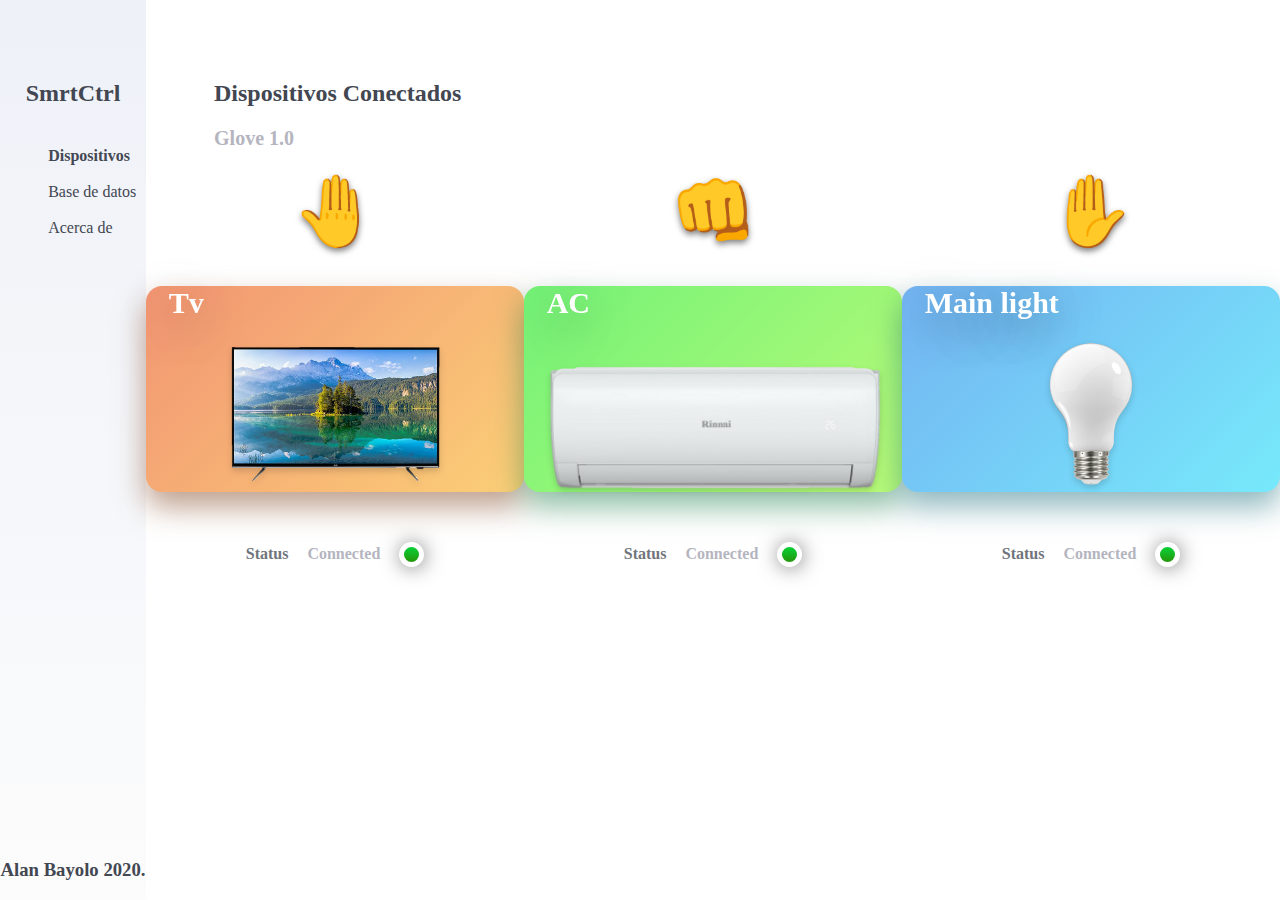
==== index.html @ ef3b04ca "alpha0.1" ====
<!DOCTYPE html>
<html>
<head>
	<title>Prototype Dashboard</title>
	<link rel="stylesheet" href="style.css" type="text/css" />
</head>
<body>
	<div class="container">
		<!--Side panel-->
		<div class="side-panel">
			<h2 class="side-panel-item">SmrtCtrl</h2>
			<a href="#" class="side-panel-button Disp">Dispositivos</a><br/>
			<a href="#" class="side-panel-button">Base de datos</a><br/>
			<a href="#" class="side-panel-button">Acerca de</a><br/>
			<a class="space"></a>
			<h3 class="side-panel-item-2">Alan Bayolo 2020.</h3>
		</div>
		<div class="big-box">
			<h2>Dispositivos Conectados</h2>
			<p>Glove 1.0</p>
			<div class="row1">
				<div class="col">&#x1F91A;</div>
				<div class="col">&#x1F44A;</div>
				<div class="col">&#x270B;</div>
			</div>
			<div class="row2">
				<div class="col2">
					<div id="rctngl1">
						<p id="txtp">Tv</p>
						<img src="img/Picture3.png">
					</div>
					<div class="minibox">
						<b id="D">Status</b><b id="B">Connected</b>
						<div id="crcl"></div>
					</div>
				</div>
				<div class="col2">
					<div id="rctngl2">
						<p id="txtp">AC</p>
						<img src="img/Picture2.png">
					</div>
					<div class="minibox">
						<b id="D">Status</b><b id="B">Connected</b>
						<div id="crcl"></div>
					</div>
				</div>
				<div class="col2">
					<div id="rctngl3">
						<p id="txtp">Main light</p>
						<img src="img/Picture1.png">
					</div>
					<div class="minibox">
						<b id="D">Status</b><b id="B">Connected</b>
						<div id="crcl"></div>
					</div>
				</div>
			</div>
		</div>
	</div>
</body>
</html>
---- style.css ----
html,
body{
	font-family: "Futura Md BT";
    margin: 0 !important;
    padding: 0 !important;
    height: 100%;
}
.container{
	display: flex;
	align-items: stretch;
	align-content: stretch;
	height: 100%;
  	min-height: 100%;
}
.side-panel{
	display: flex;
	flex-direction: column;
	background-image: linear-gradient(#EEF1F8,#FCFCFC);
	flex-basis: 280px;
}
.side-panel-item{
	color: #434752;
	text-align: center;
	margin-top: 80px;
	margin-bottom: 40px;
}
.side-panel-button{
	text-decoration: none;
	color: #434752;
	text-align: left;
	margin-left: 33%;
}
.side-panel-item-2{
	text-align: center;
	color: #434752;
}
.space{
	flex-grow: 1;
}
.side-panel-item-2 a{
	align-self: flex-end;
}
.big-box{
	flex-grow: 1;
	display: flex;
	flex-direction: column;
}
.big-box h2{
	color: #434752;
	margin-top: 80px;
	margin-left: 6%;
}
.big-box p{
	color: #B5B5BF;
	margin-top: 0;
	margin-left: 6%;
	font-weight: bold;
	font-size: 20px;
}
.row1{
	display: flex;
	flex-direction: row;
	justify-content: space-around;
	margin-bottom: 0;
}
.col{
	font-size: 70px;
	text-shadow: 0px 3px 6px rgba(0, 0, 0, 0.5);
}
.row2{
	margin-top: 3%;
	display: flex;
	flex-direction: row;
	justify-content: space-around;
}
#D{
	color: #70747C;
}
#B{
	margin-left: 5%;
	color: #B5B5BF;
	margin-right: 5%;
}
#rctngl1{
	width: 378px;
    height: 206px;
    border-radius: 16px;
    background-image: linear-gradient(315deg, #FBCF77,#F29573);
    filter: drop-shadow(0px 15px 15px rgba(125, 64, 28, 0.5));
}
#txtp{
	color: white;
	font-size: 30px;
	font-weight: medium;
	margin-bottom: 0;
	text-shadow: 0px 10px 45px rgba(0, 0, 0, 0.5);
}
#rctngl2{
	width: 378px;
    height: 206px;
    border-radius: 16px;
    background-image: linear-gradient(315deg, #B9FB77,#73F277);
    filter: drop-shadow(0px 15px 15px rgba(28, 125, 73, 0.5));
}
#rctngl3{
	width: 378px;
    height: 206px;
    border-radius: 16px;
    background-image: linear-gradient(315deg, #77E9FB,#73B4F2);
    filter: drop-shadow(0px 15px 15px rgba(28, 112, 125, 0.5));
}
#crcl{
	width: 15px;
    height: 15px;
    background-image: linear-gradient(#09D137,#25960A);
    border:5px solid white;
    border-radius: 50%;
    filter: drop-shadow(1px 1px 10px rgba(0,0,0,0.5));
}
.minibox{
	display: flex;
	flex-direction: row;
	margin-top: 50px;
	align-content: center;
	align-items: center;
	justify-content: center;
}
.col2{
	display: flex;
	flex-direction: column;
}
img{
	display: block;
	margin: auto;
}
.Disp{
	color: #434752;
	font-weight: bold;
}
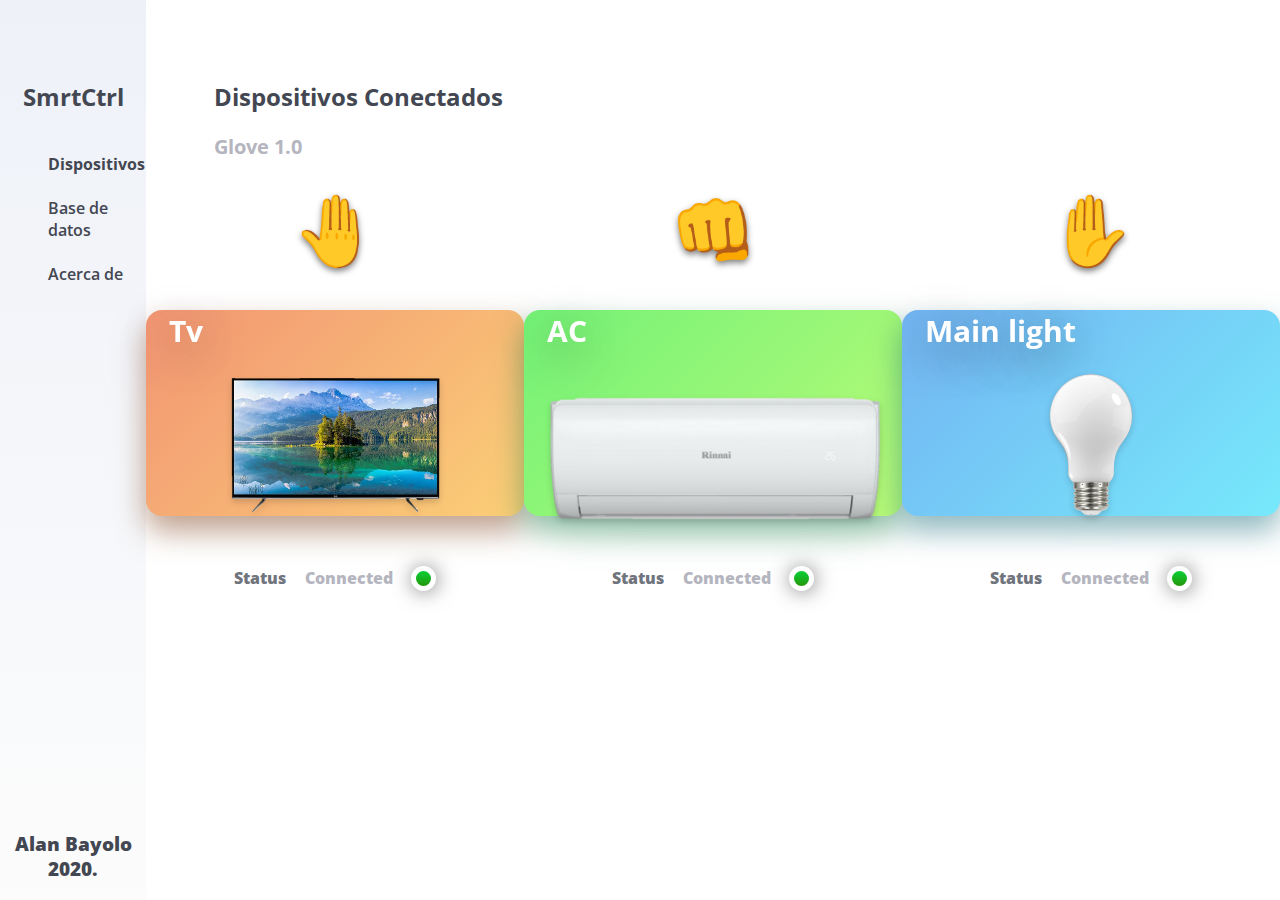
==== commit 9ac72ef2: "font gg" ====
--- a/index.html
+++ b/index.html
@@ -3,6 +3,7 @@
 <head>
 	<title>Prototype Dashboard</title>
 	<link rel="stylesheet" href="style.css" type="text/css" />
+	<link href="https://fonts.googleapis.com/css2?family=Open+Sans:wght@600;800&display=swap" rel="stylesheet">
 </head>
 <body>
 	<div class="container">
--- a/style.css
+++ b/style.css
@@ -1,6 +1,7 @@
 html,
 body{
-	font-family: "Futura Md BT";
+	font-family: 'Open Sans', sans-serif;
+	font-weight: 600;
     margin: 0 !important;
     padding: 0 !important;
     height: 100%;
@@ -33,6 +34,7 @@
 .side-panel-item-2{
 	text-align: center;
 	color: #434752;
+	font-weight: 800;
 }
 .space{
 	flex-grow: 1;
@@ -117,6 +119,14 @@
     border-radius: 50%;
     filter: drop-shadow(1px 1px 10px rgba(0,0,0,0.5));
 }
+#crcl:hover{
+	width: 15px;
+    height: 15px;
+    background-image: linear-gradient(59deg, rgba(226,2,2,1) 0%, rgba(255,175,0,1) 100%);
+    border:5px solid white;
+    border-radius: 50%;
+    filter: drop-shadow(1px 1px 10px rgba(0,0,0,0.5));
+}
 .minibox{
 	display: flex;
 	flex-direction: row;
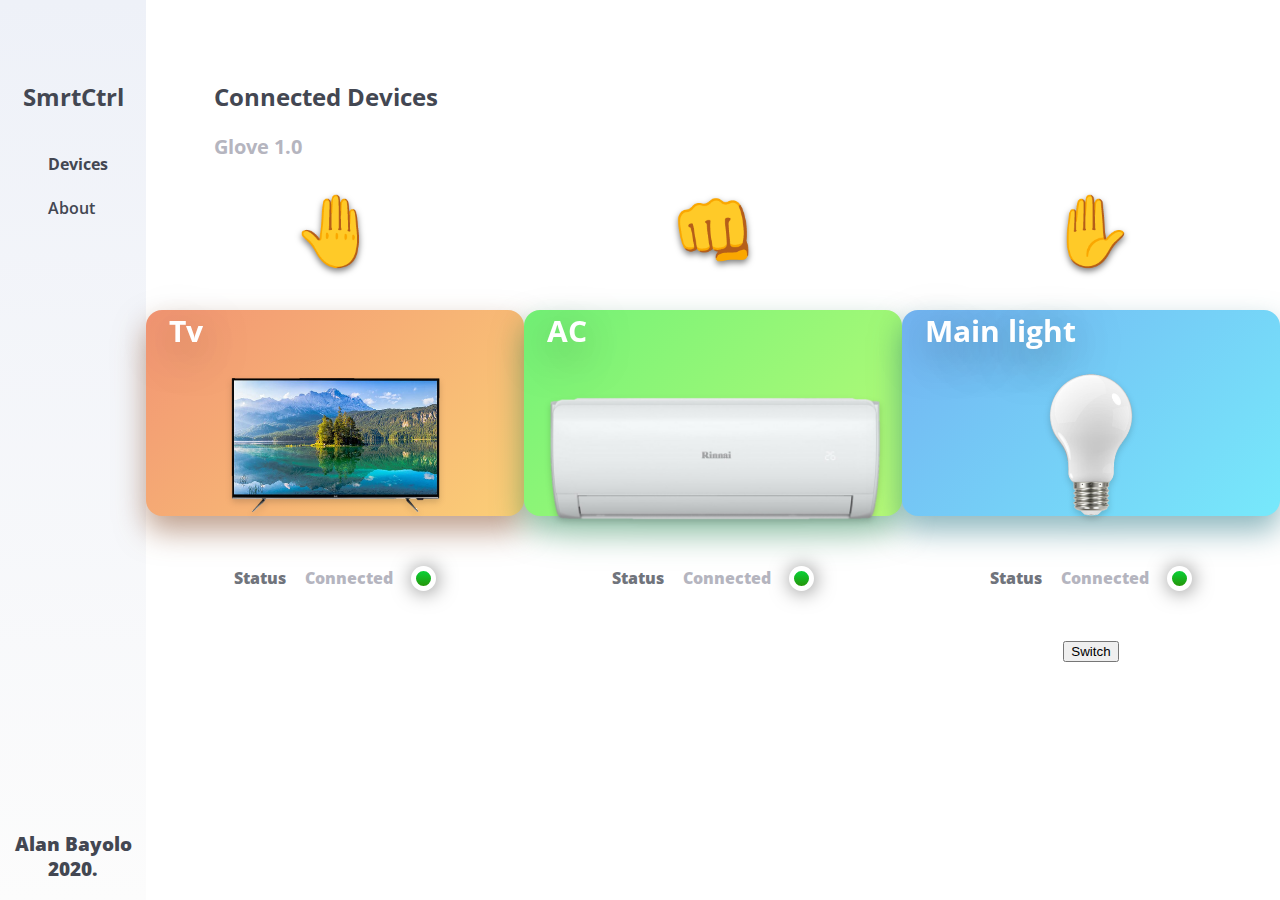
==== commit 768046e4: "s" ====
--- a/index.html
+++ b/index.html
@@ -1,29 +1,48 @@
 <!DOCTYPE html>
-<html>
-<head>
+<html lang="en" xmlns="http://www.w3.org/1999/xhtml">
+<head profile="http://www.w3.org/2005/10/profile">
 	<title>Prototype Dashboard</title>
 	<link rel="stylesheet" href="style.css" type="text/css" />
 	<link href="https://fonts.googleapis.com/css2?family=Open+Sans:wght@600;800&display=swap" rel="stylesheet">
+	
+    <script src="https://code.jquery.com/jquery-1.11.1.min.js"></script>
+    <meta charset="UTF-8">
+    <meta http-equiv="Cache-Control" content="no-cache, no-store, must-revalidate"/>
+    <meta http-equiv="Pragma" content="no-cache"/>
+	<meta http-equiv="Expires" content="0"/>
+    <script src="../general_functions.js"></script>
+	<script src="functions.js"></script>
 </head>
-<body>
-	<div class="container">
+<body onload="do_login();">
+	<div class="container" id="page">
 		<!--Side panel-->
 		<div class="side-panel">
 			<h2 class="side-panel-item">SmrtCtrl</h2>
-			<a href="#" class="side-panel-button Disp">Dispositivos</a><br/>
-			<a href="#" class="side-panel-button">Base de datos</a><br/>
-			<a href="#" class="side-panel-button">Acerca de</a><br/>
+			<a href="index.html" class="side-panel-button Disp">Devices</a><br/>
+			<!--<a href="#" class="side-panel-button">Base de datos</a><br/>-->
+			<a href="about.html" class="side-panel-button">About</a><br/>
 			<a class="space"></a>
 			<h3 class="side-panel-item-2">Alan Bayolo 2020.</h3>
 		</div>
-		<div class="big-box">
-			<h2>Dispositivos Conectados</h2>
+		<!--big box-->
+		<div class="big-box hidden" >
+				<div class="hidden" id="login">
+					<div id="username"></div>
+					<div id="password"></div>
+					<div id="region" data-inline="true"></div>
+					<div id="storecreds"></div>
+					<div id="loginfailed"></div>
+				</div>
+				<div type="checkbox" name="autorefresh" id="autorefresh"></div>
+			<!--regular-->
+			<h2>Connected Devices</h2>
 			<p>Glove 1.0</p>
 			<div class="row1">
 				<div class="col">&#x1F91A;</div>
 				<div class="col">&#x1F44A;</div>
 				<div class="col">&#x270B;</div>
 			</div>
+
 			<div class="row2">
 				<div class="col2">
 					<div id="rctngl1">
@@ -31,7 +50,7 @@
 						<img src="img/Picture3.png">
 					</div>
 					<div class="minibox">
-						<b id="D">Status</b><b id="B">Connected</b>
+						<b id="D">Status</b><b id="B" onclick="toggle(1);">Connected</b>
 						<div id="crcl"></div>
 					</div>
 				</div>
@@ -51,10 +70,14 @@
 						<img src="img/Picture1.png">
 					</div>
 					<div class="minibox">
-						<b id="D">Status</b><b id="B">Connected</b>
+						<b id="D">Status</b><b id="B" onclick="toggle(0);">Connected</b>
 						<div id="crcl"></div>
 					</div>
+					<div class="minibox">
+						<button type="button" onclick="toggle(0);">Switch</button>
+					</div>
 				</div>
+				
 			</div>
 		</div>
 	</div>
--- a/style.css
+++ b/style.css
@@ -146,4 +146,4 @@
 .Disp{
 	color: #434752;
 	font-weight: bold;
-}+}
